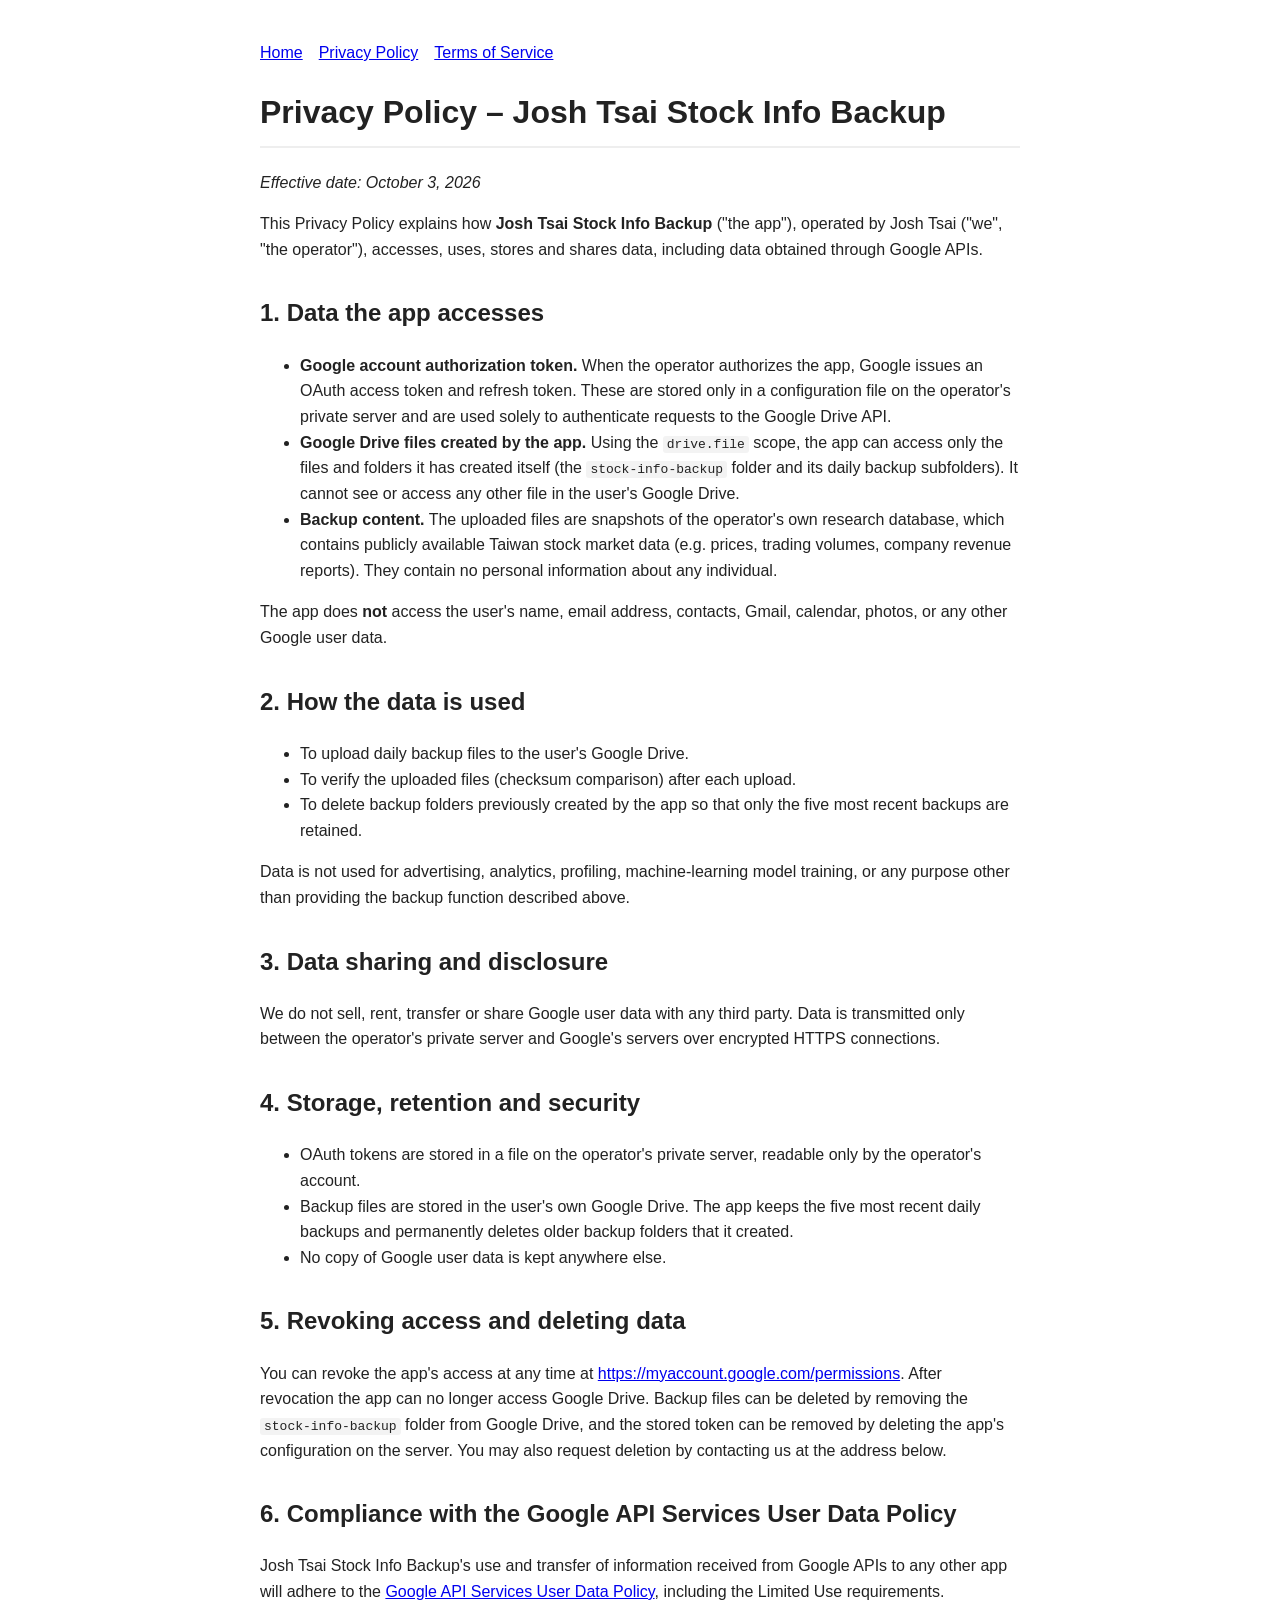
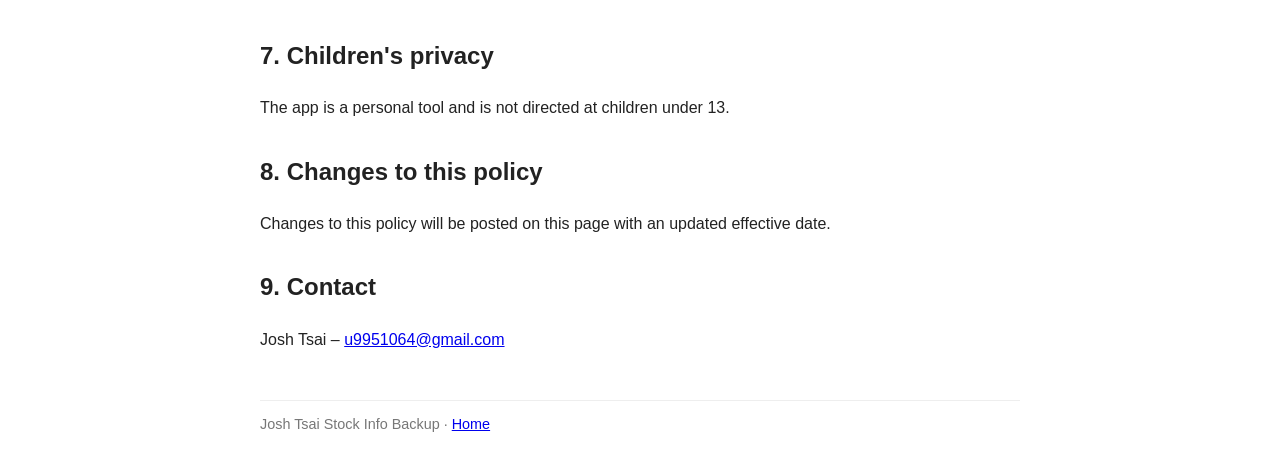
==== privacy.html @ 60f2ba4a "Home page, privacy policy and terms for Josh Tsai Stock Info Backup Co-Authored-By: Claude Opus 5.5 " ====
<!doctype html>
<html lang="en"><head><meta charset="utf-8"><meta name="viewport" content="width=device-width,initial-scale=1">
<title>Privacy Policy – Josh Tsai Stock Info Backup</title><link rel="stylesheet" href="style.css"></head>
<body>
<nav><a href="index.html">Home</a><a href="privacy.html">Privacy Policy</a><a href="terms.html">Terms of Service</a></nav>
<h1>Privacy Policy – Josh Tsai Stock Info Backup</h1>
<p><em>Effective date: October 3, 2026</em></p>
<p>This Privacy Policy explains how <strong>Josh Tsai Stock Info Backup</strong> ("the app"), operated by Josh Tsai
("we", "the operator"), accesses, uses, stores and shares data, including data obtained through Google APIs.</p>

<h2>1. Data the app accesses</h2>
<ul>
<li><strong>Google account authorization token.</strong> When the operator authorizes the app, Google issues an OAuth
access token and refresh token. These are stored only in a configuration file on the operator's private server and are
used solely to authenticate requests to the Google Drive API.</li>
<li><strong>Google Drive files created by the app.</strong> Using the <code>drive.file</code> scope, the app can access
only the files and folders it has created itself (the <code>stock-info-backup</code> folder and its daily backup
subfolders). It cannot see or access any other file in the user's Google Drive.</li>
<li><strong>Backup content.</strong> The uploaded files are snapshots of the operator's own research database, which
contains publicly available Taiwan stock market data (e.g. prices, trading volumes, company revenue reports). They
contain no personal information about any individual.</li>
</ul>
<p>The app does <strong>not</strong> access the user's name, email address, contacts, Gmail, calendar, photos, or any other
Google user data.</p>

<h2>2. How the data is used</h2>
<ul>
<li>To upload daily backup files to the user's Google Drive.</li>
<li>To verify the uploaded files (checksum comparison) after each upload.</li>
<li>To delete backup folders previously created by the app so that only the five most recent backups are retained.</li>
</ul>
<p>Data is not used for advertising, analytics, profiling, machine-learning model training, or any purpose other than
providing the backup function described above.</p>

<h2>3. Data sharing and disclosure</h2>
<p>We do not sell, rent, transfer or share Google user data with any third party. Data is transmitted only between the
operator's private server and Google's servers over encrypted HTTPS connections.</p>

<h2>4. Storage, retention and security</h2>
<ul>
<li>OAuth tokens are stored in a file on the operator's private server, readable only by the operator's account.</li>
<li>Backup files are stored in the user's own Google Drive. The app keeps the five most recent daily backups and
permanently deletes older backup folders that it created.</li>
<li>No copy of Google user data is kept anywhere else.</li>
</ul>

<h2>5. Revoking access and deleting data</h2>
<p>You can revoke the app's access at any time at
<a href="https://myaccount.google.com/permissions">https://myaccount.google.com/permissions</a>. After revocation the app
can no longer access Google Drive. Backup files can be deleted by removing the <code>stock-info-backup</code> folder from
Google Drive, and the stored token can be removed by deleting the app's configuration on the server. You may also request
deletion by contacting us at the address below.</p>

<h2>6. Compliance with the Google API Services User Data Policy</h2>
<p>Josh Tsai Stock Info Backup's use and transfer of information received from Google APIs to any other app will adhere to the
<a href="https://developers.google.com/terms/api-services-user-data-policy">Google API Services User Data Policy</a>,
including the Limited Use requirements.</p>

<h2>7. Children's privacy</h2>
<p>The app is a personal tool and is not directed at children under 13.</p>

<h2>8. Changes to this policy</h2>
<p>Changes to this policy will be posted on this page with an updated effective date.</p>

<h2>9. Contact</h2>
<p>Josh Tsai – <a href="mailto:u9951064@gmail.com">u9951064@gmail.com</a></p>
<footer>Josh Tsai Stock Info Backup · <a href="index.html">Home</a></footer>
</body></html>
---- style.css ----
body{font-family:-apple-system,BlinkMacSystemFont,"Segoe UI",Roboto,sans-serif;max-width:760px;margin:40px auto;padding:0 20px;line-height:1.6;color:#222}
h1{border-bottom:2px solid #eee;padding-bottom:8px}h2{margin-top:32px}
nav a{margin-right:16px}code{background:#f3f3f3;padding:1px 4px;border-radius:3px}
footer{margin-top:48px;color:#777;font-size:.9em;border-top:1px solid #eee;padding-top:12px}
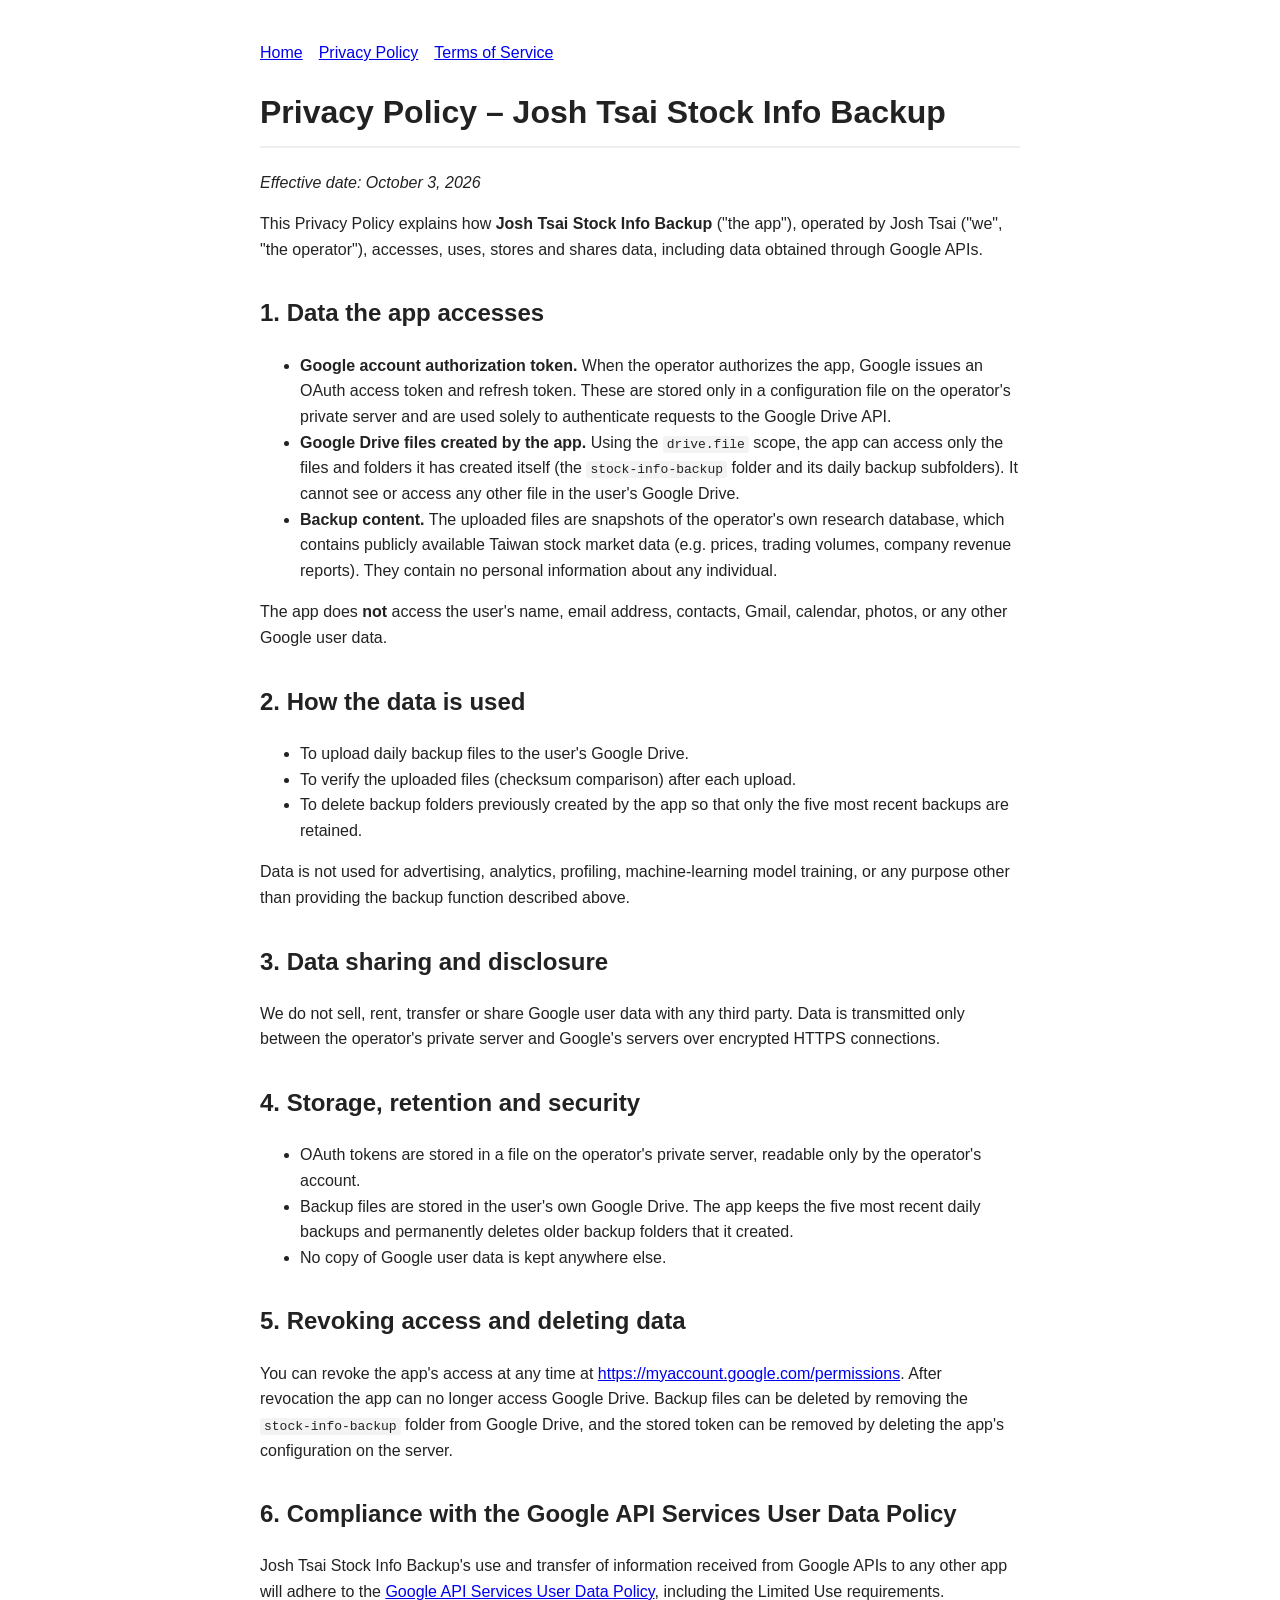
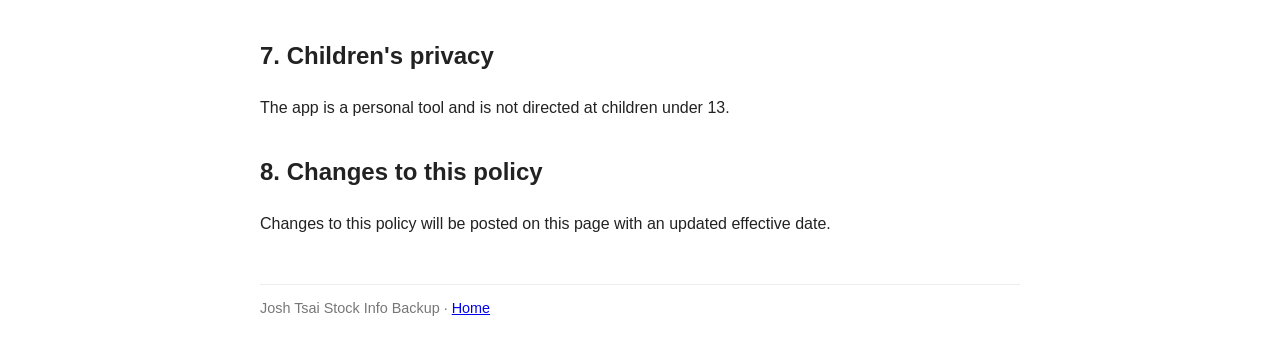
==== commit ca7973ce: "Remove contact email Co-Authored-By: Claude Opus 5.5 (1M context) <noreply@anthropic.com>" ====
--- a/privacy.html
+++ b/privacy.html
@@ -48,8 +48,7 @@
 <p>You can revoke the app's access at any time at
 <a href="https://myaccount.google.com/permissions">https://myaccount.google.com/permissions</a>. After revocation the app
 can no longer access Google Drive. Backup files can be deleted by removing the <code>stock-info-backup</code> folder from
-Google Drive, and the stored token can be removed by deleting the app's configuration on the server. You may also request
-deletion by contacting us at the address below.</p>
+Google Drive, and the stored token can be removed by deleting the app's configuration on the server.</p>
 
 <h2>6. Compliance with the Google API Services User Data Policy</h2>
 <p>Josh Tsai Stock Info Backup's use and transfer of information received from Google APIs to any other app will adhere to the
@@ -62,7 +61,5 @@
 <h2>8. Changes to this policy</h2>
 <p>Changes to this policy will be posted on this page with an updated effective date.</p>
 
-<h2>9. Contact</h2>
-<p>Josh Tsai – <a href="mailto:u9951064@gmail.com">u9951064@gmail.com</a></p>
 <footer>Josh Tsai Stock Info Backup · <a href="index.html">Home</a></footer>
 </body></html>
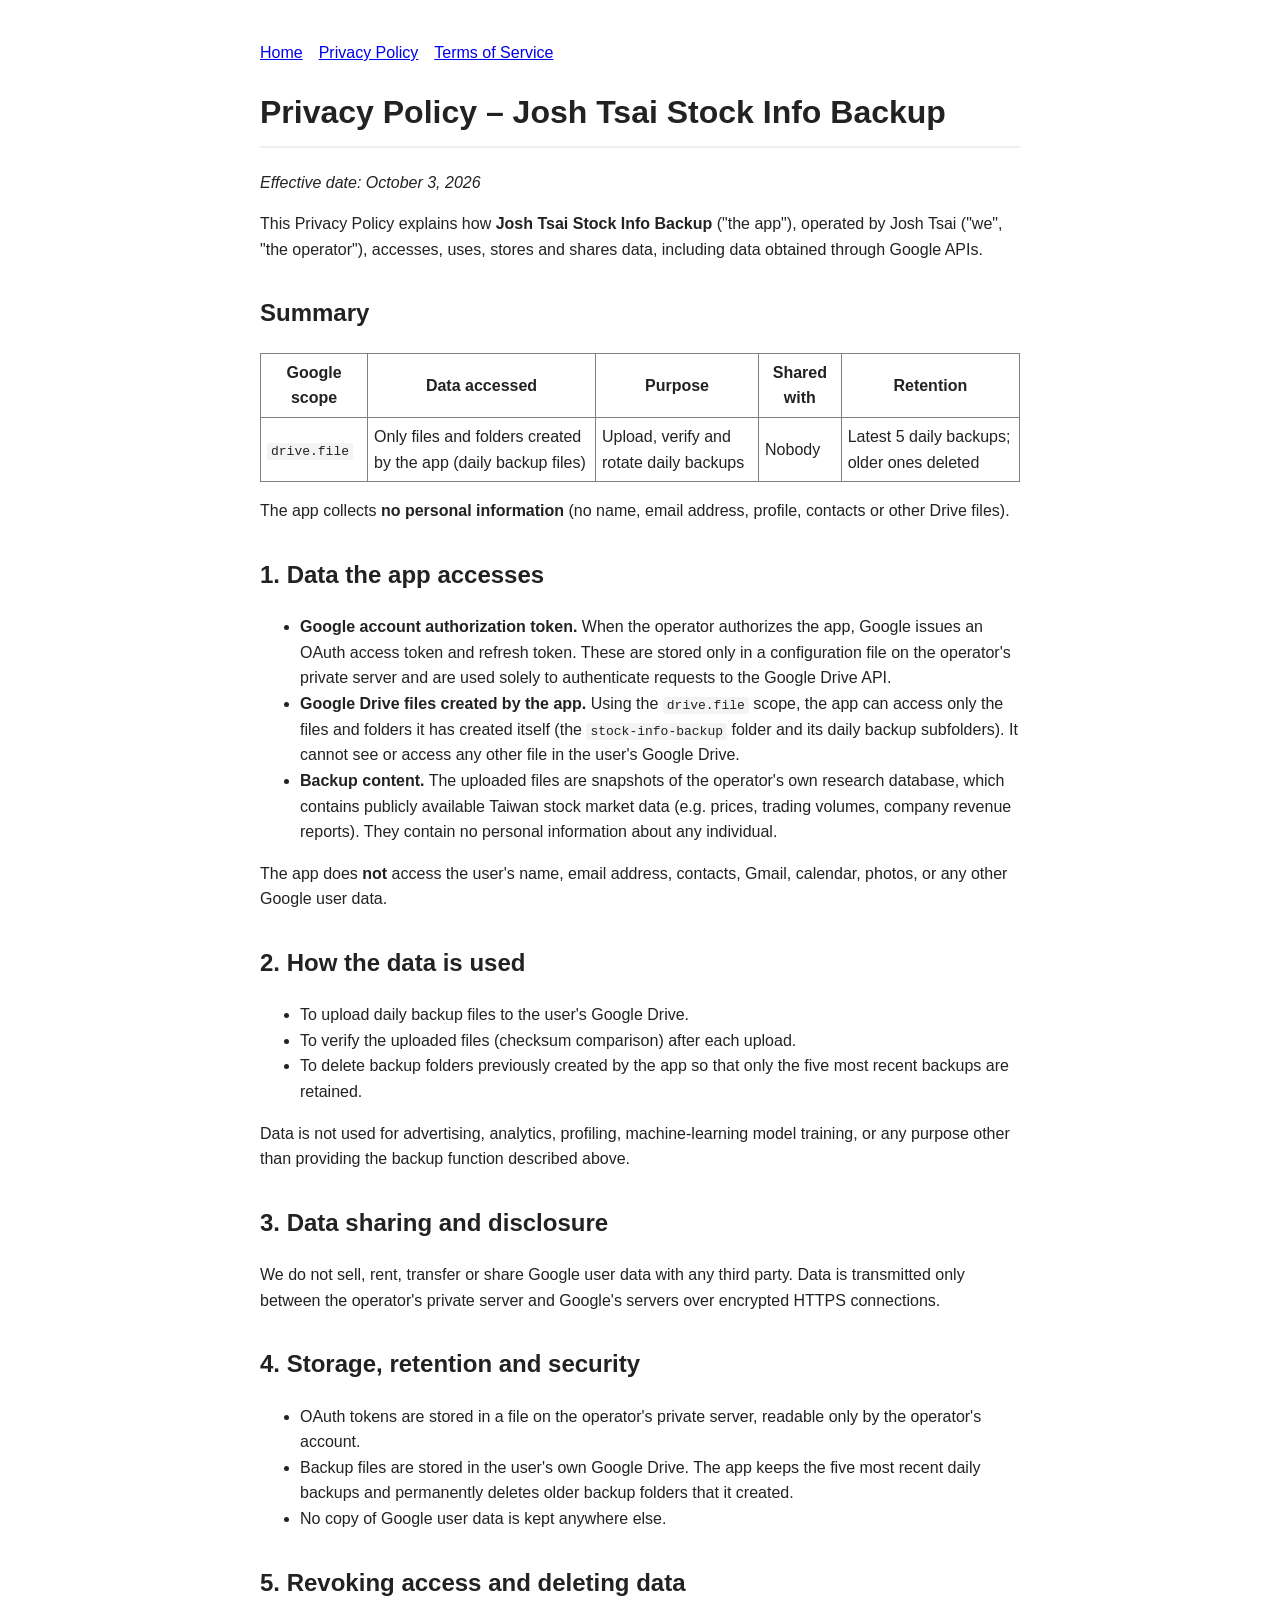
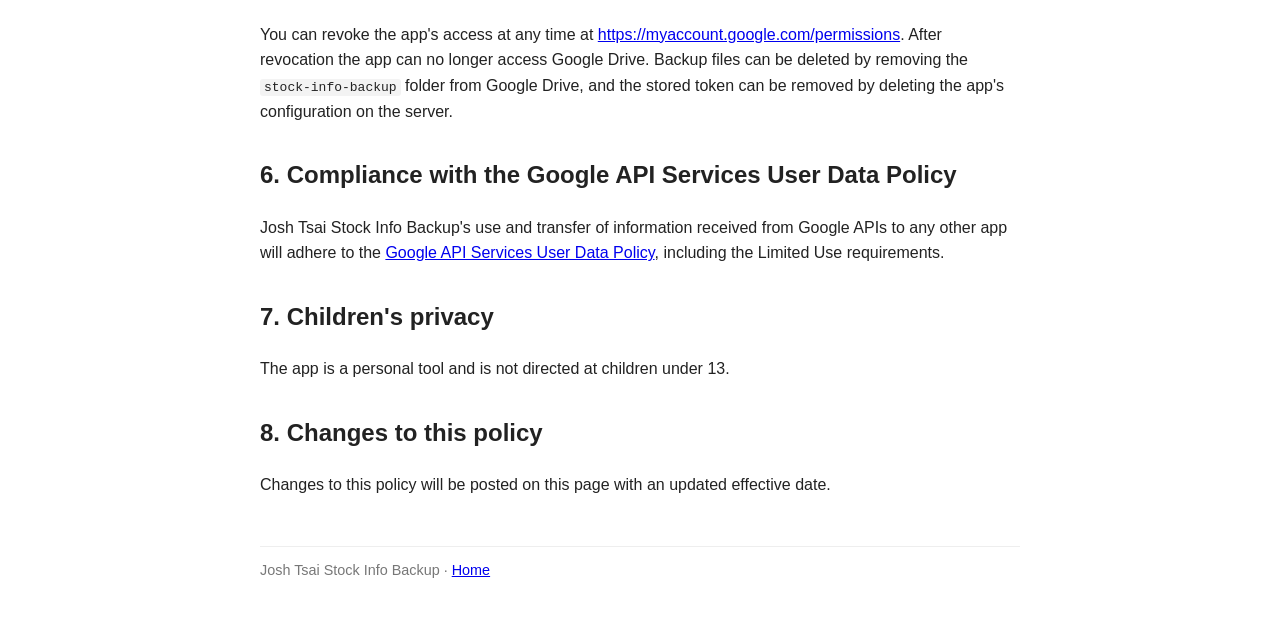
==== commit 4e6a07f5: "Make app purpose and data usage more explicit Co-Authored-By: Claude Opus 5.5 (1M context) <noreply@" ====
--- a/privacy.html
+++ b/privacy.html
@@ -7,6 +7,14 @@
 <p><em>Effective date: October 3, 2026</em></p>
 <p>This Privacy Policy explains how <strong>Josh Tsai Stock Info Backup</strong> ("the app"), operated by Josh Tsai
 ("we", "the operator"), accesses, uses, stores and shares data, including data obtained through Google APIs.</p>
+
+<h2>Summary</h2>
+<table border="1" cellpadding="6" style="border-collapse:collapse">
+<tr><th>Google scope</th><th>Data accessed</th><th>Purpose</th><th>Shared with</th><th>Retention</th></tr>
+<tr><td><code>drive.file</code></td><td>Only files and folders created by the app (daily backup files)</td>
+<td>Upload, verify and rotate daily backups</td><td>Nobody</td><td>Latest 5 daily backups; older ones deleted</td></tr>
+</table>
+<p>The app collects <strong>no personal information</strong> (no name, email address, profile, contacts or other Drive files).</p>
 
 <h2>1. Data the app accesses</h2>
 <ul>
